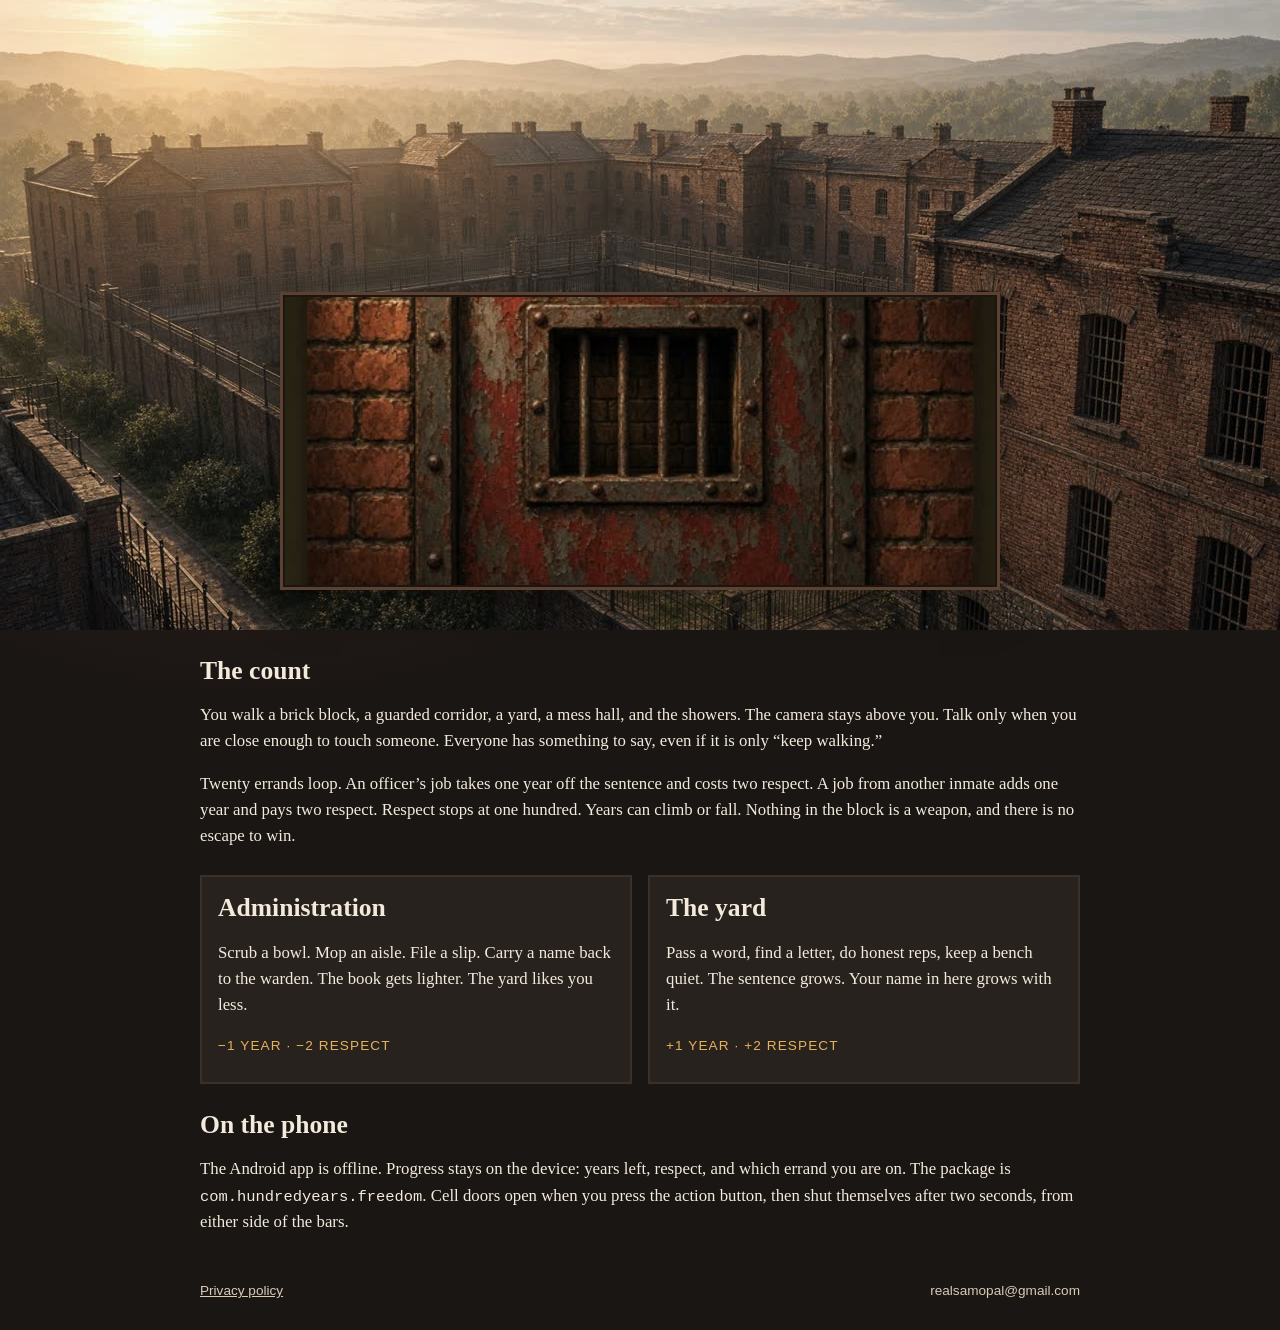
==== index.html @ c7e39e12 "Publish the gate page and privacy policy." ====
<!doctype html>
<html lang="en">
  <head>
    <meta charset="utf-8" />
    <meta name="viewport" content="width=device-width, initial-scale=1" />
    <title>A Hundred Years to Freedom</title>
    <meta
      name="description"
      content="A Hundred Years to Freedom is an offline prison errand game. Officers shave years. The yard pays respect."
    />
    <link rel="icon" href="icon.jpg" />
    <link rel="stylesheet" href="site.css" />
  </head>
  <body>
    <header class="hero">
      <img src="banner.jpg" alt="Brick prison yard seen from above at dusk" />
      <div class="hero-card">
        <img class="mark" src="icon.jpg" alt="" />
        <p class="stencil">Redpine Correctional</p>
        <h1>A Hundred Years to Freedom</h1>
        <p class="lead">
          Ellis Kane, inmate 104, starts with a hundred years. The list of jobs never ends. It comes around again.
        </p>
        <p class="actions">
          <a class="steel" href="https://play.google.com/store/apps/details?id=com.hundredyears.freedom">Google Play</a>
          <a class="paper-link" href="privacy.html">Privacy policy</a>
        </p>
      </div>
    </header>
    <main>
      <section>
        <h2>The count</h2>
        <p>
          You walk a brick block, a guarded corridor, a yard, a mess hall, and the showers. The camera stays above you.
          Talk only when you are close enough to touch someone. Everyone has something to say, even if it is only “keep walking.”
        </p>
        <p>
          Twenty errands loop. An officer’s job takes one year off the sentence and costs two respect. A job from another
          inmate adds one year and pays two respect. Respect stops at one hundred. Years can climb or fall. Nothing in the
          block is a weapon, and there is no escape to win.
        </p>
      </section>
      <section class="split">
        <article>
          <h2>Administration</h2>
          <p>Scrub a bowl. Mop an aisle. File a slip. Carry a name back to the warden. The book gets lighter. The yard likes you less.</p>
          <p class="stamp">−1 year · −2 respect</p>
        </article>
        <article>
          <h2>The yard</h2>
          <p>Pass a word, find a letter, do honest reps, keep a bench quiet. The sentence grows. Your name in here grows with it.</p>
          <p class="stamp">+1 year · +2 respect</p>
        </article>
      </section>
      <section>
        <h2>On the phone</h2>
        <p>
          The Android app is offline. Progress stays on the device: years left, respect, and which errand you are on. The
          package is <code>com.hundredyears.freedom</code>. Cell doors open when you press the action button, then shut
          themselves after two seconds, from either side of the bars.
        </p>
      </section>
    </main>
    <footer>
      <a href="privacy.html">Privacy policy</a>
      <span>realsamopal@gmail.com</span>
    </footer>
  </body>
</html>
---- site.css ----
:root {
  color-scheme: dark;
  --ink: #1c1612;
  --paper: #ead9b8;
  --brick: #8c3a2a;
  --steel: #2a3138;
  --cream: #f3eadc;
}

* { box-sizing: border-box; }

body {
  margin: 0;
  background:
    radial-gradient(circle at 20% 0%, #4a2a22, transparent 42%),
    #1a1614;
  color: var(--cream);
  font-family: Georgia, "Times New Roman", serif;
}

a { color: inherit; }

.hero {
  position: relative;
  min-height: 70vh;
  display: grid;
  place-items: end center;
}

.hero img {
  position: absolute;
  inset: 0;
  width: 100%;
  height: 100%;
  object-fit: cover;
  filter: saturate(0.9);
}

.hero.slim {
  min-height: 0;
  background:
    linear-gradient(180deg, #3a2420, #1a1614);
}

.hero-card {
  position: relative;
  width: min(720px, calc(100% - 2rem));
  margin: 2rem 0 2.5rem;
  padding: 1.4rem 1.4rem 1.2rem;
  background:
    linear-gradient(180deg, rgba(244, 232, 208, 0.92), rgba(226, 206, 170, 0.94));
  color: var(--ink);
  border: 3px solid #5c4030;
  box-shadow: 0 18px 40px rgba(0, 0, 0, 0.45);
}

.mark {
  position: relative;
  width: 72px;
  height: 72px;
  object-fit: cover;
  border: 2px solid #1c1612;
  margin-bottom: 0.6rem;
}

.stencil {
  margin: 0;
  letter-spacing: 0.16em;
  text-transform: uppercase;
  font-family: Verdana, sans-serif;
  font-size: 0.72rem;
  font-weight: 700;
  color: var(--brick);
}

h1 {
  margin: 0.35rem 0 0.6rem;
  font-size: clamp(2.1rem, 6vw, 3.4rem);
  line-height: 0.95;
  font-weight: 650;
}

.lead { margin: 0; font-size: 1.08rem; line-height: 1.45; }

.actions {
  display: flex;
  flex-wrap: wrap;
  gap: 0.7rem;
  margin: 1rem 0 0;
}

.steel, .paper-link {
  display: inline-flex;
  align-items: center;
  justify-content: center;
  min-height: 48px;
  padding: 0.55rem 1rem;
  text-decoration: none;
  font-family: Verdana, sans-serif;
  font-size: 0.82rem;
  letter-spacing: 0.08em;
  text-transform: uppercase;
  font-weight: 700;
}

.steel {
  background: var(--steel);
  color: var(--cream);
  border: 2px solid #12161a;
}

.paper-link {
  border: 2px solid #5c4030;
  color: var(--ink);
}

main {
  width: min(880px, calc(100% - 2rem));
  margin: 0 auto 3rem;
}

section { margin-top: 1.6rem; }

h2 {
  margin: 0 0 0.4rem;
  font-size: 1.6rem;
}

p, li { line-height: 1.55; font-size: 1.05rem; }

.split {
  display: grid;
  grid-template-columns: 1fr 1fr;
  gap: 1rem;
}

article {
  background: rgba(42, 36, 32, 0.9);
  border: 2px solid #3a3028;
  padding: 1rem 1rem 0.8rem;
}

.stamp {
  font-family: Verdana, sans-serif;
  letter-spacing: 0.08em;
  text-transform: uppercase;
  color: #e6b15a;
  font-size: 0.85rem;
}

code {
  font-family: ui-monospace, monospace;
  font-size: 0.92em;
}

footer {
  display: flex;
  justify-content: space-between;
  gap: 1rem;
  width: min(880px, calc(100% - 2rem));
  margin: 0 auto 2rem;
  font-family: Verdana, sans-serif;
  font-size: 0.85rem;
  color: #d9cbb6;
}

@media (max-width: 700px) {
  .split { grid-template-columns: 1fr; }
  footer { flex-direction: column; }
}
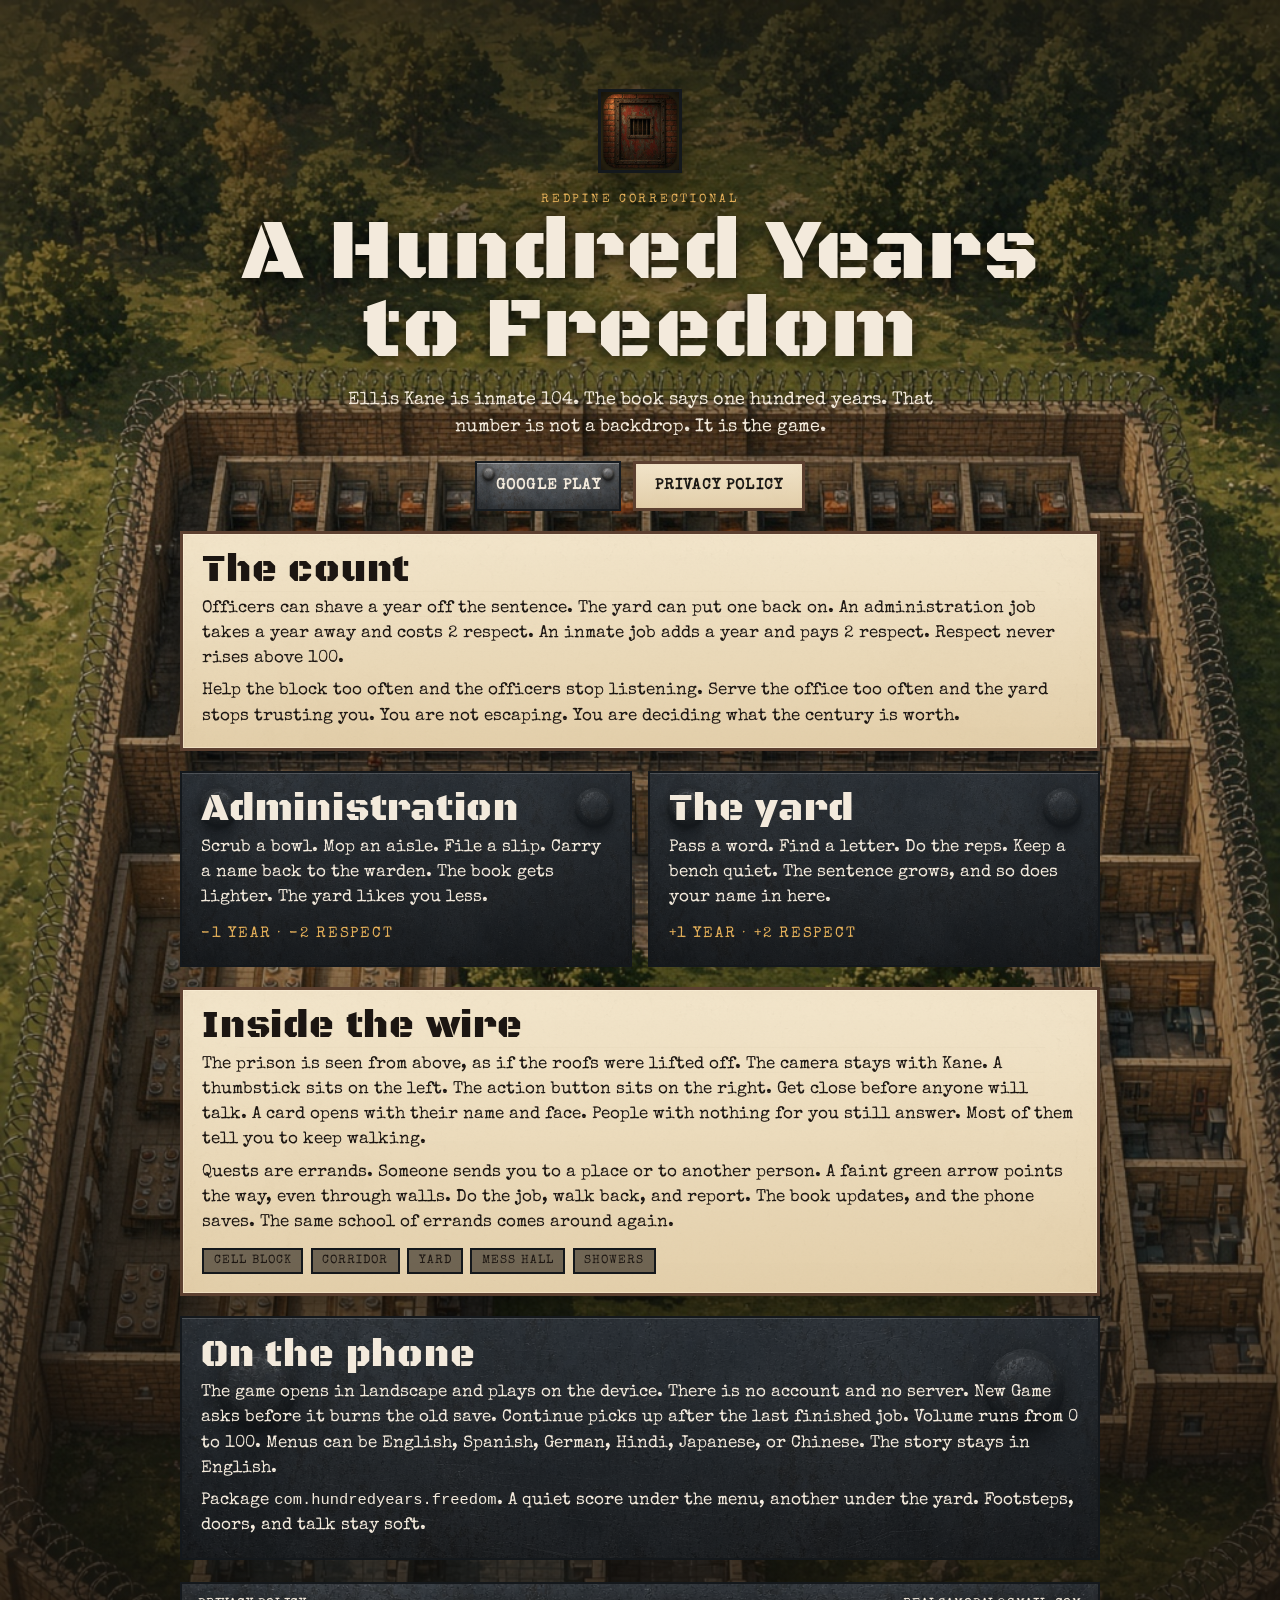
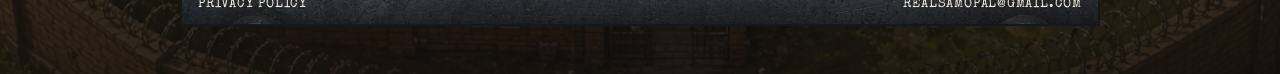
==== commit b560b6cb: "Restyle the site and privacy policy like the game menu. Stencil titles, dossier text, the prison yar" ====
--- a/index.html
+++ b/index.html
@@ -6,64 +6,88 @@
     <title>A Hundred Years to Freedom</title>
     <meta
       name="description"
-      content="A Hundred Years to Freedom is an offline prison errand game. Officers shave years. The yard pays respect."
+      content="A 100-year sentence. Work the yard, earn respect, or lose years. Offline prison game for Android."
     />
     <link rel="icon" href="icon.jpg" />
     <link rel="stylesheet" href="site.css" />
   </head>
   <body>
-    <header class="hero">
-      <img src="banner.jpg" alt="Brick prison yard seen from above at dusk" />
-      <div class="hero-card">
+    <div class="wrap">
+      <header class="gate">
         <img class="mark" src="icon.jpg" alt="" />
-        <p class="stencil">Redpine Correctional</p>
-        <h1>A Hundred Years to Freedom</h1>
+        <p class="kicker">Redpine Correctional</p>
+        <h1>A Hundred Years<br />to Freedom</h1>
         <p class="lead">
-          Ellis Kane, inmate 104, starts with a hundred years. The list of jobs never ends. It comes around again.
+          Ellis Kane is inmate 104. The book says one hundred years. That number is not a backdrop. It is the game.
         </p>
         <p class="actions">
-          <a class="steel" href="https://play.google.com/store/apps/details?id=com.hundredyears.freedom">Google Play</a>
-          <a class="paper-link" href="privacy.html">Privacy policy</a>
+          <a class="btn steel" href="https://play.google.com/store/apps/details?id=com.hundredyears.freedom">Google Play</a>
+          <a class="btn ghost" href="privacy.html">Privacy policy</a>
         </p>
-      </div>
-    </header>
-    <main>
-      <section>
-        <h2>The count</h2>
-        <p>
-          You walk a brick block, a guarded corridor, a yard, a mess hall, and the showers. The camera stays above you.
-          Talk only when you are close enough to touch someone. Everyone has something to say, even if it is only “keep walking.”
-        </p>
-        <p>
-          Twenty errands loop. An officer’s job takes one year off the sentence and costs two respect. A job from another
-          inmate adds one year and pays two respect. Respect stops at one hundred. Years can climb or fall. Nothing in the
-          block is a weapon, and there is no escape to win.
-        </p>
-      </section>
-      <section class="split">
-        <article>
-          <h2>Administration</h2>
-          <p>Scrub a bowl. Mop an aisle. File a slip. Carry a name back to the warden. The book gets lighter. The yard likes you less.</p>
-          <p class="stamp">−1 year · −2 respect</p>
-        </article>
-        <article>
-          <h2>The yard</h2>
-          <p>Pass a word, find a letter, do honest reps, keep a bench quiet. The sentence grows. Your name in here grows with it.</p>
-          <p class="stamp">+1 year · +2 respect</p>
-        </article>
-      </section>
-      <section>
-        <h2>On the phone</h2>
-        <p>
-          The Android app is offline. Progress stays on the device: years left, respect, and which errand you are on. The
-          package is <code>com.hundredyears.freedom</code>. Cell doors open when you press the action button, then shut
-          themselves after two seconds, from either side of the bars.
-        </p>
-      </section>
-    </main>
-    <footer>
-      <a href="privacy.html">Privacy policy</a>
-      <span>realsamopal@gmail.com</span>
-    </footer>
+      </header>
+
+      <main>
+        <section class="paper">
+          <h2>The count</h2>
+          <p>
+            Officers can shave a year off the sentence. The yard can put one back on. An administration job takes a year
+            away and costs 2 respect. An inmate job adds a year and pays 2 respect. Respect never rises above 100.
+          </p>
+          <p>
+            Help the block too often and the officers stop listening. Serve the office too often and the yard stops
+            trusting you. You are not escaping. You are deciding what the century is worth.
+          </p>
+        </section>
+
+        <section class="pair">
+          <article class="plate">
+            <h2>Administration</h2>
+            <p>Scrub a bowl. Mop an aisle. File a slip. Carry a name back to the warden. The book gets lighter. The yard likes you less.</p>
+            <p class="stamp">−1 year · −2 respect</p>
+          </article>
+          <article class="plate">
+            <h2>The yard</h2>
+            <p>Pass a word. Find a letter. Do the reps. Keep a bench quiet. The sentence grows, and so does your name in here.</p>
+            <p class="stamp">+1 year · +2 respect</p>
+          </article>
+        </section>
+
+        <section class="paper">
+          <h2>Inside the wire</h2>
+          <p>
+            The prison is seen from above, as if the roofs were lifted off. The camera stays with Kane. A thumbstick sits
+            on the left. The action button sits on the right. Get close before anyone will talk. A card opens with their
+            name and face. People with nothing for you still answer. Most of them tell you to keep walking.
+          </p>
+          <p>
+            Quests are errands. Someone sends you to a place or to another person. A faint green arrow points the way,
+            even through walls. Do the job, walk back, and report. The book updates, and the phone saves. The same school
+            of errands comes around again.
+          </p>
+          <div class="chips">
+            <span class="chip">Cell block</span>
+            <span class="chip">Corridor</span>
+            <span class="chip">Yard</span>
+            <span class="chip">Mess hall</span>
+            <span class="chip">Showers</span>
+          </div>
+        </section>
+
+        <section class="plate">
+          <h2>On the phone</h2>
+          <p>
+            The game opens in landscape and plays on the device. There is no account and no server. New Game asks before
+            it burns the old save. Continue picks up after the last finished job. Volume runs from 0 to 100. Menus can be
+            English, Spanish, German, Hindi, Japanese, or Chinese. The story stays in English.
+          </p>
+          <p>Package <code>com.hundredyears.freedom</code>. A quiet score under the menu, another under the yard. Footsteps, doors, and talk stay soft.</p>
+        </section>
+      </main>
+
+      <footer class="bar">
+        <a href="privacy.html">Privacy policy</a>
+        <a href="mailto:realsamopal@gmail.com">realsamopal@gmail.com</a>
+      </footer>
+    </div>
   </body>
 </html>
--- a/site.css
+++ b/site.css
@@ -1,151 +1,205 @@
+@font-face {
+  font-family: "Yard Stencil";
+  src: url("fonts/stencil.ttf") format("truetype");
+  font-weight: 400;
+  font-style: normal;
+  font-display: swap;
+}
+
+@font-face {
+  font-family: "Dossier";
+  src: url("fonts/dossier.ttf") format("truetype");
+  font-weight: 400;
+  font-style: normal;
+  font-display: swap;
+}
+
 :root {
   color-scheme: dark;
-  --ink: #1c1612;
-  --paper: #ead9b8;
-  --brick: #8c3a2a;
-  --steel: #2a3138;
+  --ink: #1c1915;
   --cream: #f3eadc;
+  --muted: #b7aa98;
+  --rust: #c65a2e;
+  --amber: #e6b15a;
+  --panel: #2a241c;
 }
 
 * { box-sizing: border-box; }
 
+html, body { margin: 0; min-height: 100%; }
+
 body {
-  margin: 0;
+  color: var(--cream);
+  font-family: "Dossier", "Trebuchet MS", Verdana, sans-serif;
   background:
-    radial-gradient(circle at 20% 0%, #4a2a22, transparent 42%),
-    #1a1614;
-  color: var(--cream);
-  font-family: Georgia, "Times New Roman", serif;
+    linear-gradient(180deg, rgba(18, 14, 10, 0.72) 0%, rgba(18, 14, 10, 0.28) 28%, rgba(18, 14, 10, 0.38) 62%, rgba(18, 14, 10, 0.86) 100%),
+    url("menu-bg.jpg") center top / cover no-repeat fixed;
 }
 
 a { color: inherit; }
 
-.hero {
-  position: relative;
-  min-height: 70vh;
-  display: grid;
-  place-items: end center;
-}
-
-.hero img {
-  position: absolute;
-  inset: 0;
-  width: 100%;
-  height: 100%;
+.wrap {
+  width: min(920px, calc(100% - 2rem));
+  margin: 0 auto;
+  padding: 2.2rem 0 3rem;
+}
+
+.gate {
+  text-align: center;
+  padding-top: 6vh;
+}
+
+.mark {
+  width: 84px;
+  height: 84px;
   object-fit: cover;
-  filter: saturate(0.9);
-}
-
-.hero.slim {
-  min-height: 0;
-  background:
-    linear-gradient(180deg, #3a2420, #1a1614);
-}
-
-.hero-card {
-  position: relative;
-  width: min(720px, calc(100% - 2rem));
-  margin: 2rem 0 2.5rem;
-  padding: 1.4rem 1.4rem 1.2rem;
-  background:
-    linear-gradient(180deg, rgba(244, 232, 208, 0.92), rgba(226, 206, 170, 0.94));
-  color: var(--ink);
-  border: 3px solid #5c4030;
-  box-shadow: 0 18px 40px rgba(0, 0, 0, 0.45);
-}
-
-.mark {
-  position: relative;
-  width: 72px;
-  height: 72px;
-  object-fit: cover;
-  border: 2px solid #1c1612;
-  margin-bottom: 0.6rem;
-}
-
-.stencil {
-  margin: 0;
-  letter-spacing: 0.16em;
-  text-transform: uppercase;
-  font-family: Verdana, sans-serif;
-  font-size: 0.72rem;
-  font-weight: 700;
-  color: var(--brick);
+  border: 3px solid #14181c;
+  box-shadow: 0 10px 24px rgba(0, 0, 0, 0.45);
+}
+
+.kicker {
+  margin: 0.8rem 0 0;
+  color: var(--amber);
+  letter-spacing: 0.22em;
+  text-transform: uppercase;
+  font-size: 0.78rem;
+  text-shadow: 0 2px 18px rgba(0, 0, 0, 0.78);
 }
 
 h1 {
-  margin: 0.35rem 0 0.6rem;
-  font-size: clamp(2.1rem, 6vw, 3.4rem);
-  line-height: 0.95;
-  font-weight: 650;
-}
-
-.lead { margin: 0; font-size: 1.08rem; line-height: 1.45; }
+  margin: 0.35rem 0 0;
+  font-family: "Yard Stencil", "Arial Narrow", Impact, sans-serif;
+  font-weight: 400;
+  font-size: clamp(2.6rem, 8vw, 5.4rem);
+  line-height: 0.9;
+  letter-spacing: 0.02em;
+  text-shadow: 0 2px 18px rgba(0, 0, 0, 0.78);
+}
+
+.lead {
+  max-width: 38rem;
+  margin: 1rem auto 0;
+  font-size: 1.15rem;
+  line-height: 1.45;
+  text-shadow: 0 2px 14px rgba(0, 0, 0, 0.8);
+}
 
 .actions {
   display: flex;
   flex-wrap: wrap;
-  gap: 0.7rem;
-  margin: 1rem 0 0;
-}
-
-.steel, .paper-link {
+  justify-content: center;
+  gap: 0.75rem;
+  margin-top: 1.3rem;
+}
+
+.btn {
   display: inline-flex;
   align-items: center;
   justify-content: center;
-  min-height: 48px;
-  padding: 0.55rem 1rem;
+  min-height: 3.1rem;
+  padding: 0.55rem 1.15rem;
   text-decoration: none;
-  font-family: Verdana, sans-serif;
-  font-size: 0.82rem;
   letter-spacing: 0.08em;
   text-transform: uppercase;
-  font-weight: 700;
+  font-weight: 600;
+  font-size: 0.92rem;
 }
 
 .steel {
-  background: var(--steel);
-  color: var(--cream);
-  border: 2px solid #12161a;
-}
-
-.paper-link {
-  border: 2px solid #5c4030;
+  color: var(--cream);
+  border: 2px solid #161b20;
+  background-color: #3c444c;
+  background-image:
+    linear-gradient(180deg, rgba(255, 255, 255, 0.16), rgba(0, 0, 0, 0.35)),
+    url("ui-steel.jpg");
+  background-size: cover;
+  box-shadow: inset 0 1px 0 rgba(255, 255, 255, 0.28);
+}
+
+.ghost {
   color: var(--ink);
-}
-
-main {
-  width: min(880px, calc(100% - 2rem));
-  margin: 0 auto 3rem;
-}
-
-section { margin-top: 1.6rem; }
+  border: 3px solid #5c4030;
+  background-color: #ead9b8;
+  background-image:
+    linear-gradient(180deg, rgba(244, 232, 208, 0.88), rgba(226, 206, 170, 0.92)),
+    url("ui-paper.jpg");
+  background-size: cover;
+}
+
+.paper, .plate {
+  margin-top: 1.25rem;
+  padding: 1.15rem 1.2rem 1.2rem;
+  text-align: left;
+}
+
+.paper {
+  color: #1c1612;
+  border: 3px solid #5c4030;
+  background-color: #ead9b8;
+  background-image:
+    linear-gradient(180deg, rgba(244, 232, 208, 0.9), rgba(226, 206, 170, 0.92)),
+    url("ui-paper.jpg");
+  background-size: cover;
+  box-shadow:
+    0 18px 40px rgba(0, 0, 0, 0.45),
+    inset 0 0 0 1px rgba(255, 244, 220, 0.45);
+}
+
+.plate {
+  color: var(--cream);
+  border: 2px solid #14181c;
+  background-color: #2a3138;
+  background-image:
+    linear-gradient(180deg, rgba(32, 38, 44, 0.72), rgba(12, 14, 16, 0.78)),
+    url("ui-steel.jpg");
+  background-size: cover;
+  box-shadow: inset 0 1px 0 rgba(255, 255, 255, 0.16);
+}
 
 h2 {
-  margin: 0 0 0.4rem;
-  font-size: 1.6rem;
-}
-
-p, li { line-height: 1.55; font-size: 1.05rem; }
-
-.split {
+  margin: 0 0 0.45rem;
+  font-family: "Yard Stencil", "Arial Narrow", Impact, sans-serif;
+  font-weight: 400;
+  font-size: clamp(1.7rem, 4vw, 2.4rem);
+  line-height: 0.95;
+  letter-spacing: 0.02em;
+}
+
+.paper h2 { color: #1c1612; }
+.plate h2 { color: var(--cream); }
+
+p, li { line-height: 1.5; font-size: 1.05rem; }
+p { margin: 0.45rem 0 0; }
+ul { margin: 0.5rem 0 0; padding-left: 1.15rem; }
+
+.pair {
   display: grid;
   grid-template-columns: 1fr 1fr;
   gap: 1rem;
 }
 
-article {
-  background: rgba(42, 36, 32, 0.9);
-  border: 2px solid #3a3028;
-  padding: 1rem 1rem 0.8rem;
-}
-
 .stamp {
-  font-family: Verdana, sans-serif;
+  margin-top: 0.8rem;
+  color: var(--amber);
+  letter-spacing: 0.12em;
+  text-transform: uppercase;
+  font-size: 0.92rem;
+}
+
+.chips {
+  display: flex;
+  flex-wrap: wrap;
+  gap: 0.45rem;
+  margin-top: 0.8rem;
+}
+
+.chip {
+  padding: 0.28rem 0.6rem;
+  border: 2px solid #14181c;
+  background: rgba(18, 14, 10, 0.55);
   letter-spacing: 0.08em;
   text-transform: uppercase;
-  color: #e6b15a;
-  font-size: 0.85rem;
+  font-size: 0.78rem;
 }
 
 code {
@@ -153,18 +207,29 @@
   font-size: 0.92em;
 }
 
-footer {
+.bar {
   display: flex;
   justify-content: space-between;
   gap: 1rem;
-  width: min(880px, calc(100% - 2rem));
-  margin: 0 auto 2rem;
-  font-family: Verdana, sans-serif;
-  font-size: 0.85rem;
-  color: #d9cbb6;
-}
-
-@media (max-width: 700px) {
-  .split { grid-template-columns: 1fr; }
-  footer { flex-direction: column; }
-}
+  flex-wrap: wrap;
+  margin-top: 1.4rem;
+  padding: 0.85rem 1rem;
+  color: var(--cream);
+  border: 2px solid #14181c;
+  background-color: #2a3138;
+  background-image:
+    linear-gradient(180deg, rgba(32, 38, 44, 0.55), rgba(12, 14, 16, 0.72)),
+    url("ui-steel.jpg");
+  background-size: cover;
+  letter-spacing: 0.06em;
+  text-transform: uppercase;
+  font-size: 0.82rem;
+}
+
+.bar a { text-decoration: none; }
+
+@media (max-width: 720px) {
+  body { background-attachment: scroll; }
+  .pair { grid-template-columns: 1fr; }
+  .gate { padding-top: 2.2rem; }
+}
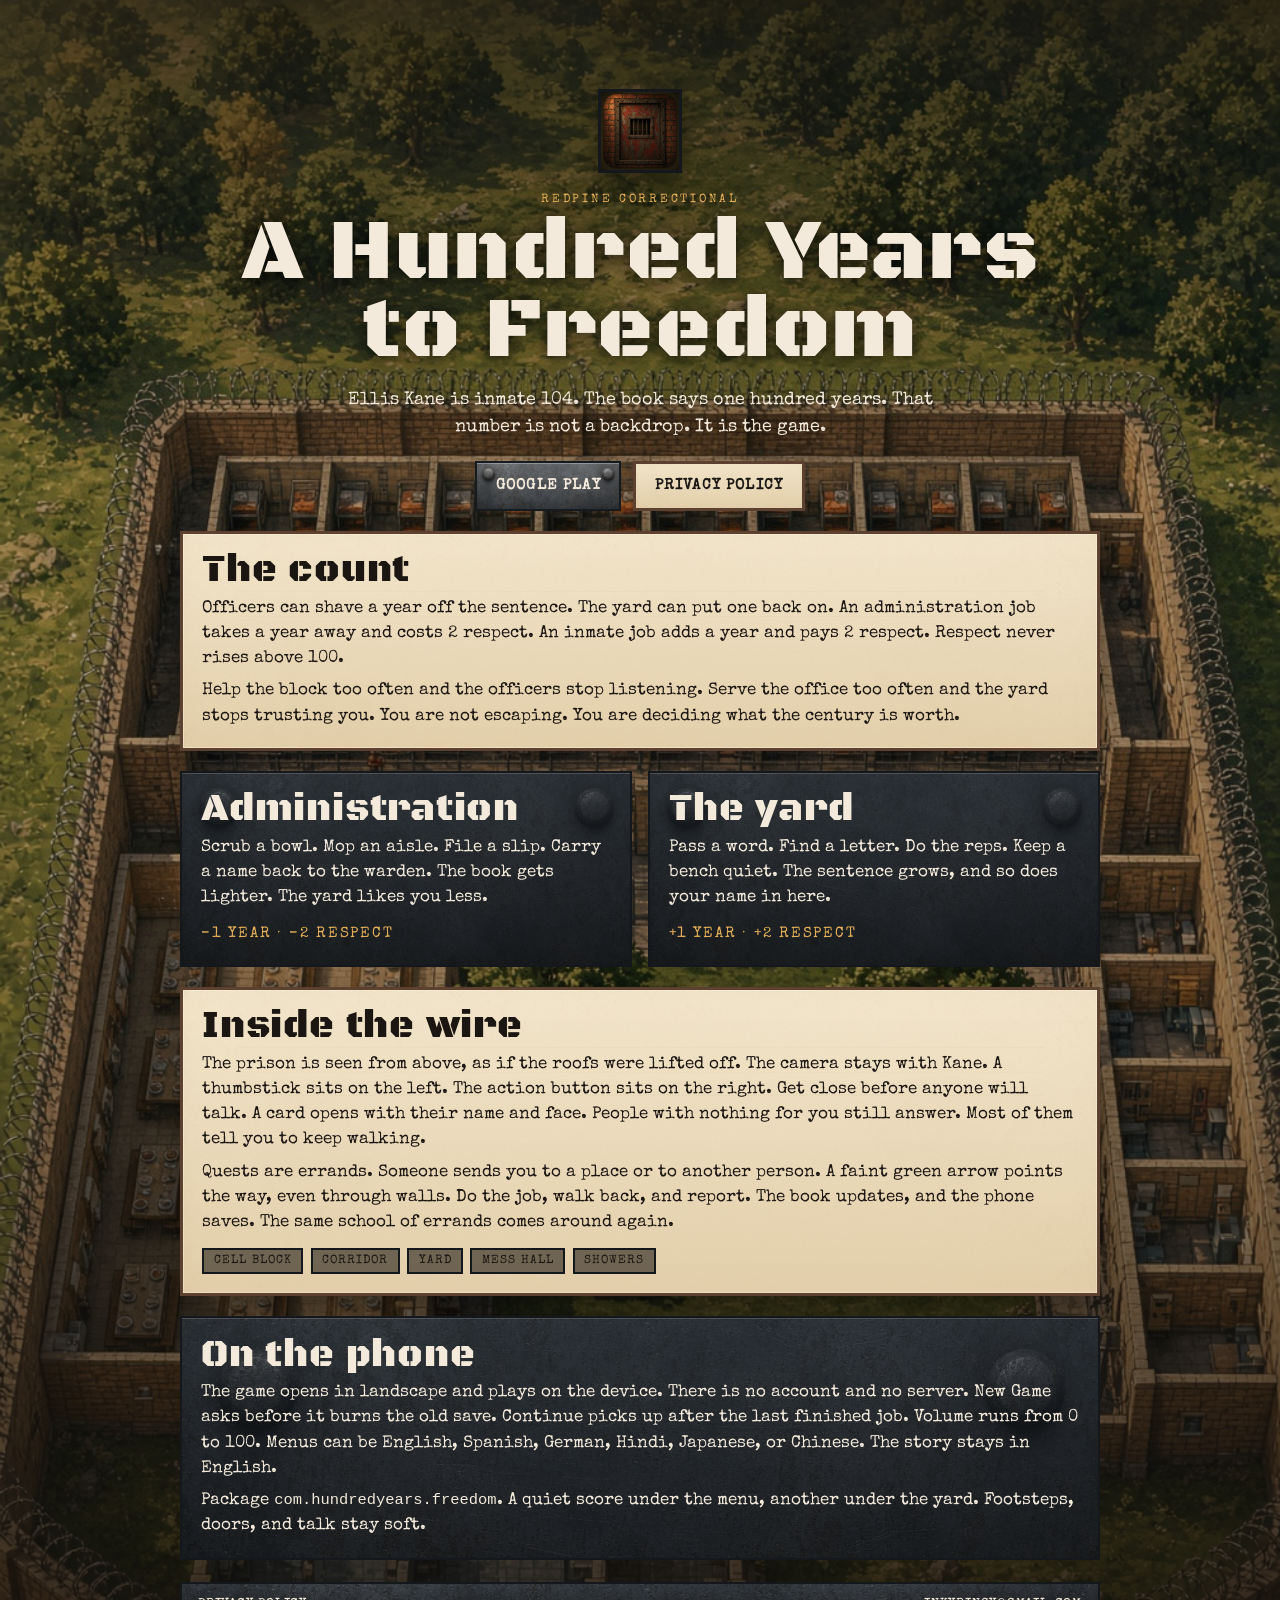
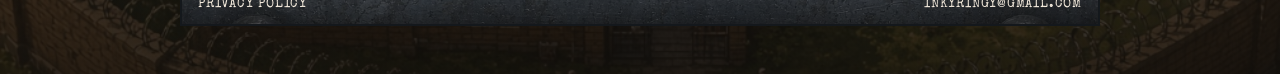
==== commit 2e343fe2: "Change the contact address to inkyringy@gmail.com." ====
--- a/index.html
+++ b/index.html
@@ -86,7 +86,7 @@
 
       <footer class="bar">
         <a href="privacy.html">Privacy policy</a>
-        <a href="mailto:realsamopal@gmail.com">realsamopal@gmail.com</a>
+        <a href="mailto:inkyringy@gmail.com">inkyringy@gmail.com</a>
       </footer>
     </div>
   </body>
